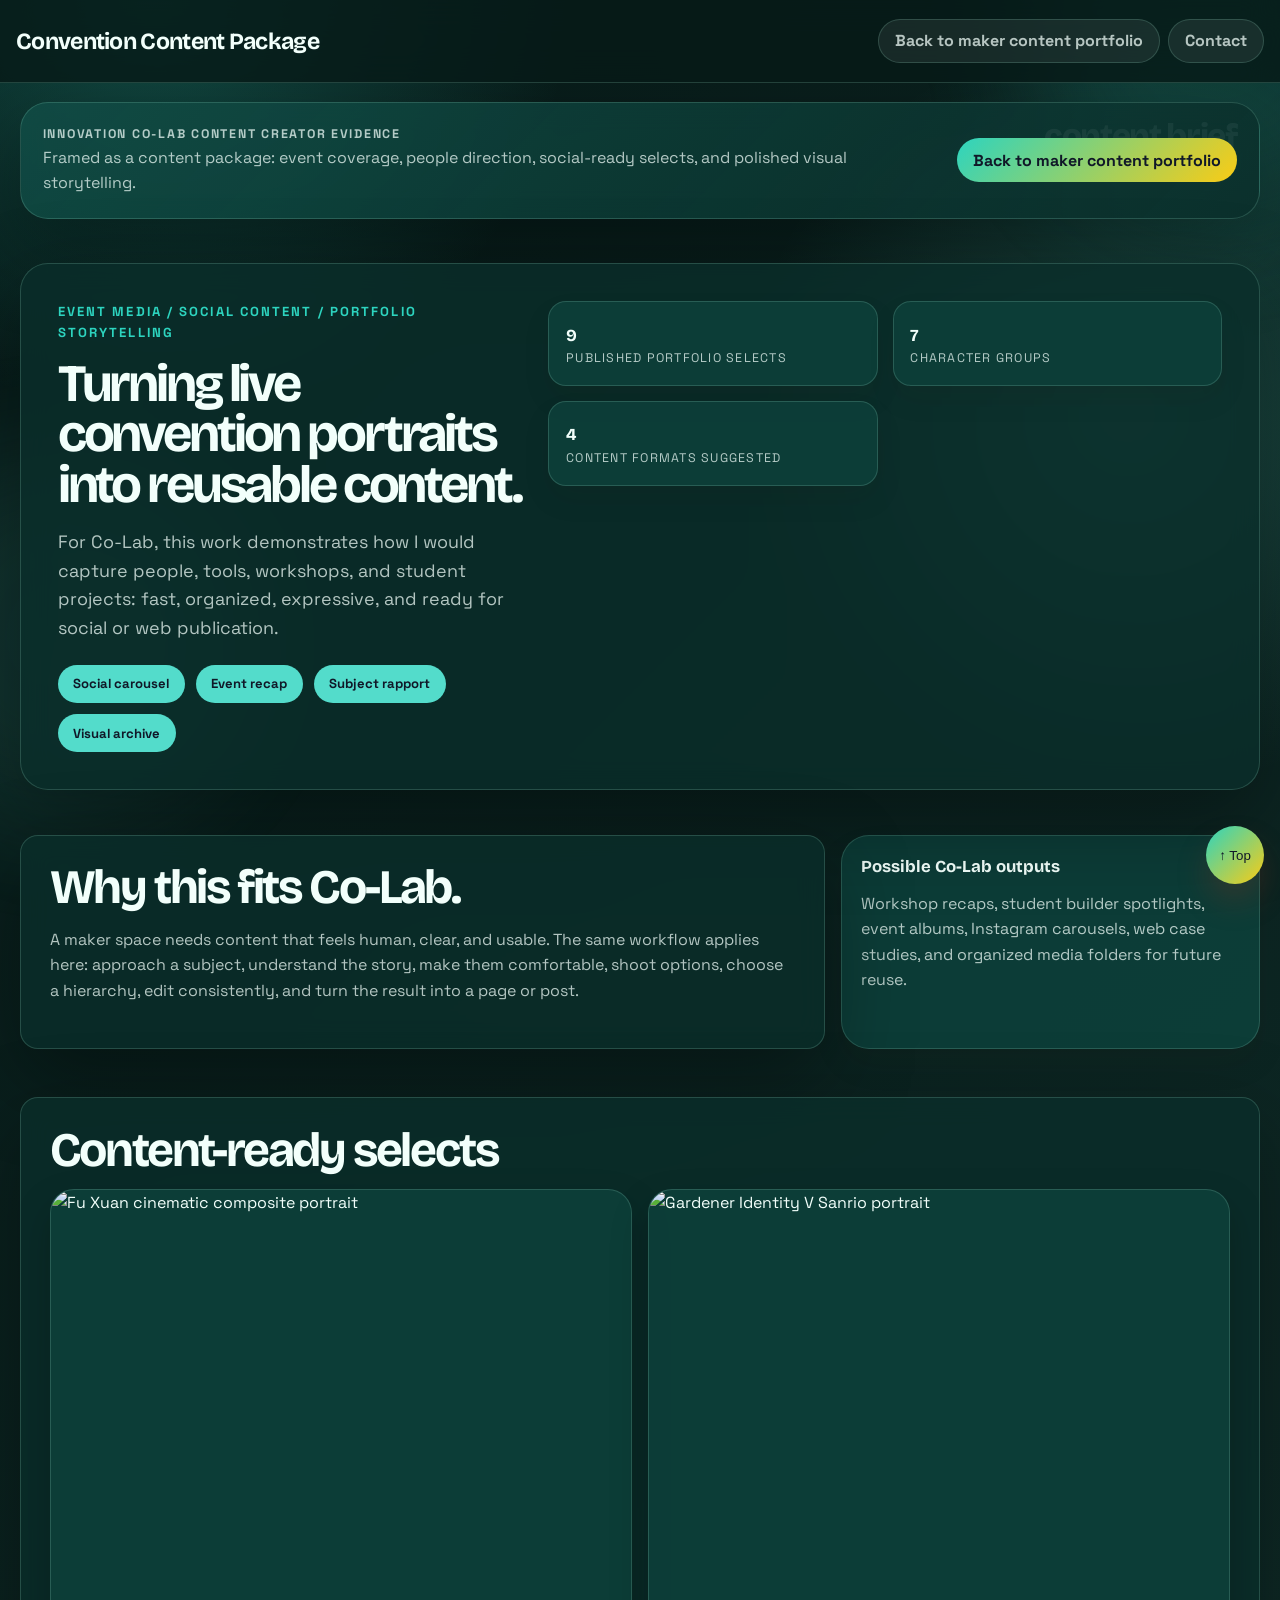
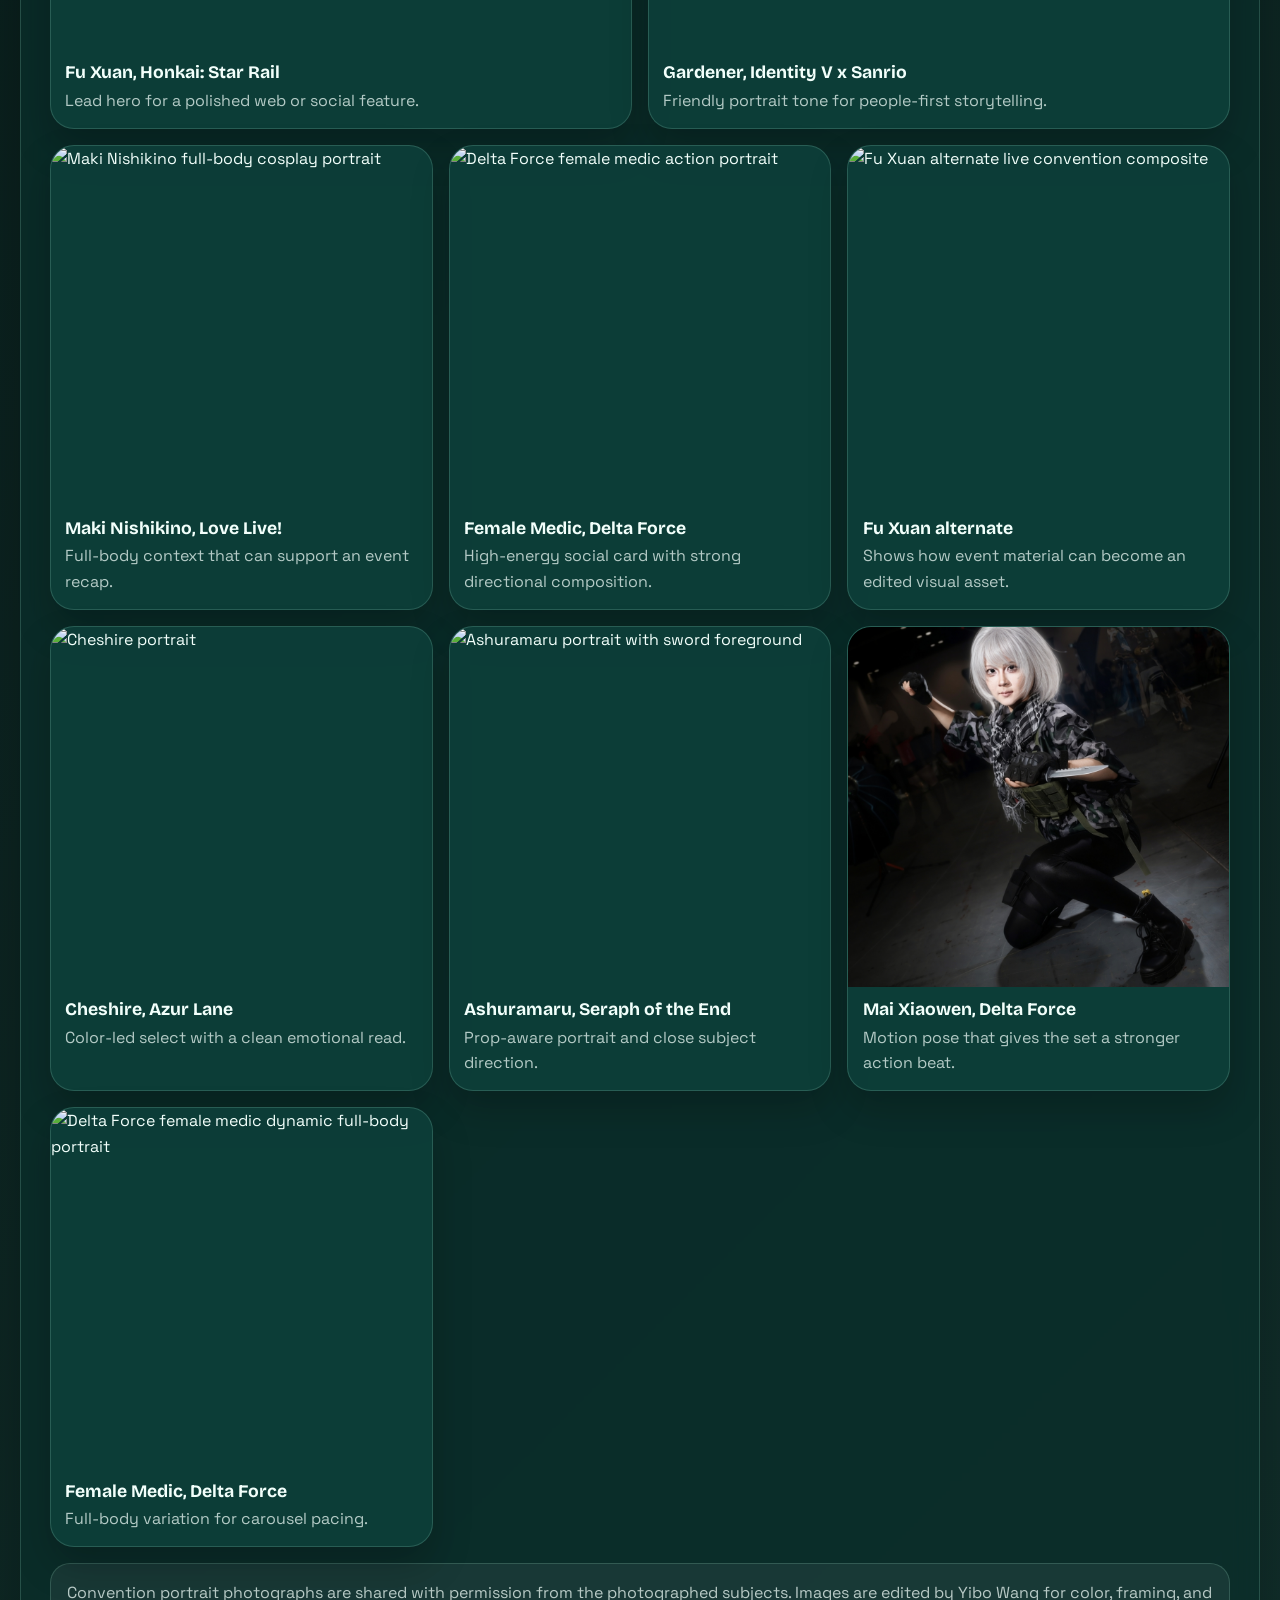
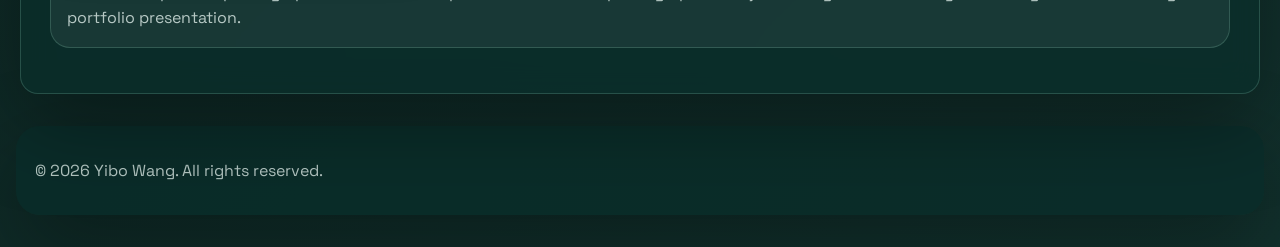
==== projects/convention-portraits.html @ bb28107b "Add convention content case study" ====
<!DOCTYPE html>
<html lang="en">
<head>
    <meta charset="UTF-8">
    <meta name="viewport" content="width=device-width, initial-scale=1.0">
    <title>Convention Content Package - Details</title>
    <link rel="stylesheet" href="../assets/css/project-style.css">
    <link rel="stylesheet" href="../assets/css/role-project.css">
</head>
<body class="project-page role-maker-detail project-title-long" data-case-study="full">
    <header>
        <div class="container">
            <h1 class="logo">Convention Content Package</h1>
            <nav>
                <ul>
                    <li><a href="../index.html">Back to maker content portfolio</a></li>
                    <li><a href="../index.html#contact">Contact</a></li>
                </ul>
            </nav>
        </div>
    </header>

    <section class="role-project-bridge" aria-label="Role-specific project context">
        <div class="container">
            <div>
                <p class="role-project-kicker">Innovation Co-Lab Content Creator Evidence</p>
                <p>Framed as a content package: event coverage, people direction, social-ready selects, and polished visual storytelling.</p>
            </div>
            <a class="role-home-link" href="../index.html">Back to maker content portfolio</a>
        </div>
    </section>

    <main>
        <section class="project-hero">
            <div class="container project-hero-card">
                <div>
                    <p class="project-kicker">Event media / Social content / Portfolio storytelling</p>
                    <h1>Turning live convention portraits into reusable content.</h1>
                    <p class="project-summary">For Co-Lab, this work demonstrates how I would capture people, tools, workshops, and student projects: fast, organized, expressive, and ready for social or web publication.</p>
                    <div class="project-tag-row">
                        <span class="project-tag">Social carousel</span>
                        <span class="project-tag">Event recap</span>
                        <span class="project-tag">Subject rapport</span>
                        <span class="project-tag">Visual archive</span>
                    </div>
                </div>
                <div class="project-metric-grid">
                    <article class="project-metric"><strong>9</strong><span>published portfolio selects</span></article>
                    <article class="project-metric"><strong>7</strong><span>character groups</span></article>
                    <article class="project-metric"><strong>4</strong><span>content formats suggested</span></article>
                </div>
            </div>
        </section>

        <section class="section">
            <div class="container convention-case-intro">
                <article class="case-card">
                    <h2>Why this fits Co-Lab.</h2>
                    <p>A maker space needs content that feels human, clear, and usable. The same workflow applies here: approach a subject, understand the story, make them comfortable, shoot options, choose a hierarchy, edit consistently, and turn the result into a page or post.</p>
                </article>
                <article class="detail-card">
                    <h3>Possible Co-Lab outputs</h3>
                    <p>Workshop recaps, student builder spotlights, event albums, Instagram carousels, web case studies, and organized media folders for future reuse.</p>
                </article>
            </div>
        </section>

        <section id="project-images" class="section">
            <div class="container">
                <h2>Content-ready selects</h2>
                <div class="convention-case-gallery">
                    <figure><img src="../assets/images/convention/fuxuan-hero.jpg" alt="Fu Xuan cinematic composite portrait" onclick="openModal(this)"><figcaption><strong>Fu Xuan, Honkai: Star Rail</strong><span>Lead hero for a polished web or social feature.</span></figcaption></figure>
                    <figure><img src="../assets/images/convention/gardener-sanrio.JPG" alt="Gardener Identity V Sanrio portrait" onclick="openModal(this)"><figcaption><strong>Gardener, Identity V x Sanrio</strong><span>Friendly portrait tone for people-first storytelling.</span></figcaption></figure>
                    <figure><img src="../assets/images/convention/maki-nishikino.JPG" alt="Maki Nishikino full-body cosplay portrait" onclick="openModal(this)"><figcaption><strong>Maki Nishikino, Love Live!</strong><span>Full-body context that can support an event recap.</span></figcaption></figure>
                    <figure><img src="../assets/images/convention/delta-medic-close.jpg" alt="Delta Force female medic action portrait" onclick="openModal(this)"><figcaption><strong>Female Medic, Delta Force</strong><span>High-energy social card with strong directional composition.</span></figcaption></figure>
                    <figure><img src="../assets/images/convention/fuxuan-composite.png" alt="Fu Xuan alternate live convention composite" onclick="openModal(this)"><figcaption><strong>Fu Xuan alternate</strong><span>Shows how event material can become an edited visual asset.</span></figcaption></figure>
                    <figure><img src="../assets/images/convention/cheshire.jpg" alt="Cheshire portrait" onclick="openModal(this)"><figcaption><strong>Cheshire, Azur Lane</strong><span>Color-led select with a clean emotional read.</span></figcaption></figure>
                    <figure><img src="../assets/images/convention/ashuramaru.JPG" alt="Ashuramaru portrait with sword foreground" onclick="openModal(this)"><figcaption><strong>Ashuramaru, Seraph of the End</strong><span>Prop-aware portrait and close subject direction.</span></figcaption></figure>
                    <figure><img src="../assets/images/convention/mai-xiaowen-knife.jpg" alt="Mai Xiaowen tactical knife pose portrait" onclick="openModal(this)"><figcaption><strong>Mai Xiaowen, Delta Force</strong><span>Motion pose that gives the set a stronger action beat.</span></figcaption></figure>
                    <figure><img src="../assets/images/convention/delta-medic-dynamic.jpg" alt="Delta Force female medic dynamic full-body portrait" onclick="openModal(this)"><figcaption><strong>Female Medic, Delta Force</strong><span>Full-body variation for carousel pacing.</span></figcaption></figure>
                </div>
                <p class="convention-rights">Convention portrait photographs are shared with permission from the photographed subjects. Images are edited by Yibo Wang for color, framing, and portfolio presentation.</p>
            </div>
        </section>
    </main>

    <div id="back-to-top">
        <button>&uarr; Top</button>
    </div>
    <footer>
        <div class="container">
            <p>&copy; 2026 Yibo Wang. All rights reserved.</p>
        </div>
    </footer>
    <div id="imageModal" class="modal">
        <span class="close" onclick="closeModal()">&times;</span>
        <div id="imageContainer">
            <img class="modal-content" id="modalImage" src="[data-uri]" alt="">
        </div>
    </div>
    <script src="../assets/js/script.js"></script>
</body>
</html>
---- assets/css/project-style.css ----
:root {
    --bg: #f3eee4;
    --paper: rgba(252, 247, 239, 0.84);
    --paper-strong: rgba(255, 251, 245, 0.96);
    --ink: #1a130e;
    --muted: #625145;
    --line: rgba(43, 30, 20, 0.1);
    --accent: #d05d28;
    --accent-deep: #842f1d;
    --teal: #1e7e7c;
    --gold: #f1c789;
    --shadow-soft: 0 26px 60px rgba(38, 23, 12, 0.12);
    --shadow-strong: 0 36px 80px rgba(38, 23, 12, 0.18);
    --radius-xl: 34px;
    --radius-lg: 24px;
    --radius-md: 18px;
    --radius-sm: 12px;
    --max-width: 1380px;
}

*,
*::before,
*::after {
    box-sizing: border-box;
}

html {
    scroll-behavior: smooth;
}

body {
    margin: 0;
    min-height: 100vh;
    color: var(--ink);
    background:
        radial-gradient(circle at 12% 0%, rgba(241, 199, 137, 0.45), transparent 26%),
        radial-gradient(circle at 88% 12%, rgba(30, 126, 124, 0.18), transparent 22%),
        radial-gradient(circle at 50% 100%, rgba(208, 93, 40, 0.15), transparent 28%),
        linear-gradient(180deg, #faf4ec 0%, #efe4d4 100%);
    font-family: "Space Grotesk", "Segoe UI", sans-serif;
    line-height: 1.6;
}

body.menu-open,
body.lightbox-open {
    overflow: hidden;
}

body.project-page::before,
body.project-page::after {
    content: "";
    position: fixed;
    width: 24rem;
    height: 24rem;
    border-radius: 50%;
    filter: blur(60px);
    opacity: 0.45;
    pointer-events: none;
    z-index: -1;
}

body.project-page::before {
    top: -10rem;
    right: -8rem;
    background: rgba(208, 93, 40, 0.35);
}

body.project-page::after {
    bottom: 8%;
    left: -8rem;
    background: rgba(30, 126, 124, 0.18);
}

a {
    color: inherit;
}

img {
    display: block;
    max-width: 100%;
}

.container {
    width: min(calc(100% - 2rem), var(--max-width));
    margin: 0 auto;
}

header {
    position: sticky;
    top: 0;
    z-index: 30;
    backdrop-filter: blur(18px);
    background: rgba(250, 244, 236, 0.72);
    border-bottom: 1px solid var(--line);
}

header .container {
    display: flex;
    align-items: center;
    justify-content: space-between;
    gap: 1rem;
    min-height: 82px;
}

.logo {
    margin: 0;
    font-family: "Bricolage Grotesque", "Space Grotesk", sans-serif;
    font-size: clamp(1.1rem, 2vw, 1.45rem);
    line-height: 0.95;
    letter-spacing: -0.03em;
}

.header-project-label {
    margin: 0.2rem 0 0;
    color: var(--muted);
    font-size: 0.76rem;
    font-weight: 700;
    letter-spacing: 0.12em;
    text-transform: uppercase;
}

nav ul {
    display: flex;
    flex-wrap: wrap;
    gap: 0.5rem;
    margin: 0;
    padding: 0;
    list-style: none;
}

nav a {
    display: inline-flex;
    align-items: center;
    min-height: 44px;
    padding: 0 1rem;
    border-radius: 999px;
    background: rgba(255, 251, 245, 0.82);
    border: 1px solid rgba(43, 30, 20, 0.08);
    color: var(--muted);
    text-decoration: none;
    font-weight: 700;
    transition: transform 0.2s ease, background-color 0.2s ease, color 0.2s ease;
}

nav a:hover,
nav a:focus-visible {
    background: rgba(208, 93, 40, 0.1);
    color: var(--ink);
    transform: translateY(-1px);
}

.project-hero {
    padding: 4.5rem 0 1.8rem;
}

.project-hero-card,
.case-card,
.project-footer .container {
    position: relative;
    overflow: hidden;
    background: var(--paper);
    border: 1px solid rgba(43, 30, 20, 0.08);
    box-shadow: var(--shadow-soft);
    backdrop-filter: blur(14px);
}

.project-hero-card {
    display: grid;
    grid-template-columns: minmax(0, 1.45fr) minmax(260px, 0.7fr);
    gap: 1.4rem;
    padding: clamp(1.5rem, 4vw, 2.3rem);
    border-radius: var(--radius-xl);
}

.project-hero-card::before,
.case-card::before {
    content: "";
    position: absolute;
    inset: 0 auto auto 0;
    width: 100%;
    height: 8px;
    background: linear-gradient(90deg, var(--accent) 0%, var(--gold) 45%, var(--teal) 100%);
}

.project-kicker {
    margin: 0 0 1rem;
    color: var(--accent-deep);
    font-size: 0.82rem;
    font-weight: 700;
    letter-spacing: 0.16em;
    text-transform: uppercase;
}

.project-hero h1 {
    margin: 0;
    font-family: "Bricolage Grotesque", "Space Grotesk", sans-serif;
    max-width: 18ch;
    font-size: clamp(2.6rem, 4.8vw, 4.9rem);
    line-height: 0.94;
    letter-spacing: -0.06em;
    text-wrap: balance;
}

.project-summary {
    max-width: 48rem;
    margin: 1.1rem 0 0;
    color: var(--muted);
    font-size: clamp(1.02rem, 1.6vw, 1.12rem);
}

.project-title-long .project-hero h1 {
    max-width: 20ch;
    font-size: clamp(2.2rem, 4.1vw, 4rem);
    line-height: 0.96;
}

.project-title-very-long .project-hero h1 {
    max-width: 24ch;
    font-size: clamp(1.95rem, 3.4vw, 3.2rem);
    line-height: 1;
    letter-spacing: -0.045em;
}

.project-tag-row,
.project-action-row {
    display: flex;
    flex-wrap: wrap;
    gap: 0.7rem;
}

.project-tag-row {
    margin-top: 1.4rem;
}

.project-tag,
.project-pill {
    display: inline-flex;
    align-items: center;
    min-height: 38px;
    padding: 0 0.9rem;
    border-radius: 999px;
    font-size: 0.82rem;
    font-weight: 700;
}

.project-tag {
    color: var(--accent-deep);
    background: rgba(241, 199, 137, 0.34);
    border: 1px solid rgba(208, 93, 40, 0.1);
}

.project-action-row {
    margin-top: 1.5rem;
}

.project-pill {
    color: #fff7ef;
    text-decoration: none;
    background: linear-gradient(135deg, var(--accent) 0%, var(--accent-deep) 100%);
    box-shadow: 0 16px 28px rgba(132, 47, 29, 0.22);
    transition: transform 0.2s ease, box-shadow 0.2s ease;
}

.project-pill:hover,
.project-pill:focus-visible,
.resource-link:hover,
.resource-link:focus-visible {
    transform: translateY(-2px);
}

.project-metric-grid {
    display: grid;
    gap: 0.9rem;
    align-content: start;
}

.project-metric {
    padding: 1rem 1.05rem;
    border-radius: var(--radius-md);
    background: rgba(255, 251, 245, 0.8);
    border: 1px solid rgba(43, 30, 20, 0.08);
    box-shadow: 0 14px 28px rgba(38, 23, 12, 0.08);
}

.project-metric span {
    display: block;
    color: var(--muted);
    font-size: 0.78rem;
    letter-spacing: 0.1em;
    text-transform: uppercase;
}

.project-metric strong {
    display: block;
    margin-top: 0.28rem;
    font-family: "Bricolage Grotesque", "Space Grotesk", sans-serif;
    font-size: 1.05rem;
}

section {
    padding: 1rem 0 2rem;
}

section:first-of-type {
    padding-top: 1.2rem;
}

.case-card {
    padding: clamp(1.2rem, 3vw, 1.8rem);
    border-radius: var(--radius-xl);
}

.case-label {
    margin: 0 0 0.75rem;
    color: var(--accent-deep);
    font-size: 0.8rem;
    font-weight: 700;
    letter-spacing: 0.16em;
    text-transform: uppercase;
}

h2 {
    margin: 0 0 1rem;
    font-family: "Bricolage Grotesque", "Space Grotesk", sans-serif;
    font-size: clamp(1.9rem, 4vw, 3rem);
    line-height: 0.96;
    letter-spacing: -0.05em;
}

.case-card > p,
#project-code p {
    color: var(--muted);
}

.enhanced-gallery {
    display: grid;
    grid-template-columns: repeat(2, minmax(0, 1fr));
    gap: 1rem;
}

.project-kind-showcase .enhanced-gallery {
    grid-template-columns: repeat(2, minmax(0, 1fr));
}

.gallery-card {
    margin: 0;
    overflow: hidden;
    border-radius: var(--radius-lg);
    background: var(--paper-strong);
    border: 1px solid rgba(43, 30, 20, 0.08);
    box-shadow: 0 18px 34px rgba(38, 23, 12, 0.12);
}

.gallery-card img {
    width: 100%;
    aspect-ratio: 16 / 10;
    object-fit: cover;
    cursor: zoom-in;
    transition: transform 0.35s ease;
}

.gallery-card:hover img {
    transform: scale(1.03);
}

.gallery-card figcaption {
    padding: 0.85rem 1rem 1rem;
    color: var(--muted);
    font-size: 0.92rem;
}

.feature-frame {
    grid-column: span 2;
}

.feature-frame img {
    aspect-ratio: 16 / 9;
}

.document-gallery {
    grid-template-columns: 1fr;
}

.document-frame {
    background: linear-gradient(180deg, rgba(255, 251, 245, 0.98) 0%, rgba(245, 239, 230, 0.98) 100%);
}

.document-frame img {
    aspect-ratio: auto;
    object-fit: contain;
    cursor: default;
    background: #fff;
}

.document-frame:hover img {
    transform: none;
}

.document-frame figcaption::before {
    content: "Embedded board";
    display: inline-flex;
    margin-right: 0.55rem;
    color: var(--accent-deep);
    font-size: 0.74rem;
    font-weight: 700;
    letter-spacing: 0.12em;
    text-transform: uppercase;
}

.very-tall-frame figcaption::before {
    content: "Scrollable document";
}

.photo-gallery {
    column-count: 2;
    column-gap: 1rem;
    display: block;
}

.photo-gallery .gallery-card {
    display: inline-block;
    width: 100%;
    margin-bottom: 1rem;
}

.photo-gallery .gallery-card img,
.photo-frame img {
    aspect-ratio: auto;
    object-fit: cover;
}

.video-wrapper {
    position: relative;
    overflow: hidden;
    border-radius: var(--radius-lg);
    background:
        radial-gradient(circle at 20% 20%, rgba(208, 93, 40, 0.2), transparent 30%),
        linear-gradient(135deg, #18120d 0%, #22160f 100%);
    box-shadow: var(--shadow-strong);
}

.video-wrapper::before {
    content: "Playable / Watch";
    position: absolute;
    top: 1rem;
    left: 1rem;
    z-index: 1;
    display: inline-flex;
    align-items: center;
    min-height: 34px;
    padding: 0 0.8rem;
    border-radius: 999px;
    color: #fff8ef;
    background: rgba(255, 255, 255, 0.08);
    backdrop-filter: blur(10px);
    font-size: 0.76rem;
    font-weight: 700;
    letter-spacing: 0.12em;
    text-transform: uppercase;
}

.video-wrapper iframe {
    display: block;
    width: 100%;
    aspect-ratio: 16 / 9;
    border: 0;
}

#project-code .container {
    display: grid;
    gap: 1rem;
}

.resource-stack {
    display: grid;
    gap: 0.9rem;
}

.resource-card {
    display: flex;
    align-items: center;
    justify-content: space-between;
    gap: 1rem;
    padding: 1rem 1.05rem;
    border-radius: var(--radius-lg);
    background: rgba(255, 251, 245, 0.78);
    border: 1px solid rgba(43, 30, 20, 0.08);
    box-shadow: 0 16px 32px rgba(38, 23, 12, 0.08);
}

.resource-copy h3 {
    margin: 0;
    font-family: "Bricolage Grotesque", "Space Grotesk", sans-serif;
    font-size: 1.05rem;
}

.resource-copy p,
.resource-intro,
.resource-note {
    margin: 0;
    color: var(--muted);
}

.resource-copy p {
    margin-top: 0.2rem;
    font-size: 0.92rem;
}

.resource-note {
    padding-left: 1rem;
    border-left: 3px solid var(--accent);
}

.resource-link {
    display: inline-flex;
    align-items: center;
    justify-content: center;
    min-height: 46px;
    padding: 0 1rem;
    border-radius: 999px;
    color: #fff7ef;
    text-decoration: none;
    background: linear-gradient(135deg, var(--teal) 0%, #165a65 100%);
    box-shadow: 0 16px 28px rgba(22, 90, 101, 0.18);
    font-weight: 700;
    transition: transform 0.2s ease, box-shadow 0.2s ease;
}

#project-code img {
    width: 120px;
    border-radius: 24px;
    box-shadow: 0 18px 36px rgba(38, 23, 12, 0.16);
}

#back-to-top {
    position: fixed;
    right: 1rem;
    bottom: 1rem;
    z-index: 30;
}

#back-to-top button {
    display: inline-flex;
    align-items: center;
    justify-content: center;
    width: 58px;
    height: 58px;
    border: 0;
    border-radius: 50%;
    background: linear-gradient(135deg, var(--accent) 0%, var(--accent-deep) 100%);
    color: #fff8ef;
    box-shadow: 0 18px 30px rgba(132, 47, 29, 0.28);
    cursor: pointer;
    opacity: 0;
    pointer-events: none;
    transform: translateY(14px);
    transition: opacity 0.2s ease, transform 0.2s ease;
}

#back-to-top button.is-visible {
    opacity: 1;
    pointer-events: auto;
    transform: translateY(0);
}

.project-footer .container,
footer .container {
    display: flex;
    align-items: center;
    justify-content: space-between;
    gap: 1rem;
    padding: 1rem 1.2rem;
    border-radius: var(--radius-lg);
}

.overview-grid,
.detail-grid {
    display: grid;
    gap: 1rem;
}

.overview-grid {
    grid-template-columns: minmax(0, 1.3fr) minmax(260px, 0.7fr);
}

.detail-grid {
    grid-template-columns: repeat(2, minmax(0, 1fr));
}

.detail-card,
.callout-card {
    padding: 1.15rem;
    border-radius: var(--radius-lg);
    background: rgba(255, 251, 245, 0.82);
    border: 1px solid rgba(43, 30, 20, 0.08);
    box-shadow: 0 16px 32px rgba(38, 23, 12, 0.08);
}

.detail-card h3,
.callout-card strong {
    margin: 0 0 0.6rem;
    font-family: "Bricolage Grotesque", "Space Grotesk", sans-serif;
    font-size: 1.05rem;
}

.detail-card p,
.callout-card p {
    margin: 0;
    color: var(--muted);
}

.bullet-list {
    margin: 0;
    padding-left: 1.1rem;
    color: var(--muted);
}

.bullet-list li + li {
    margin-top: 0.45rem;
}

.portfolio-card {
    padding: clamp(1.4rem, 3vw, 2rem);
}

.portfolio-intro {
    max-width: 58rem;
    margin: 0 0 1.4rem;
    color: var(--muted);
    font-size: 1rem;
}

.portfolio-flow {
    display: grid;
    gap: 1.4rem;
}

.portfolio-sheet {
    margin: 0;
}

.portfolio-frame {
    overflow: hidden;
    border-radius: calc(var(--radius-xl) - 8px);
    background:
        linear-gradient(180deg, rgba(255, 255, 255, 0.74), rgba(246, 236, 222, 0.96)),
        linear-gradient(135deg, rgba(208, 93, 40, 0.1), rgba(30, 126, 124, 0.12));
    border: 1px solid rgba(43, 30, 20, 0.08);
    box-shadow: 0 28px 56px rgba(38, 23, 12, 0.12);
}

.portfolio-frame img {
    width: 100%;
    height: auto;
    cursor: zoom-in;
}

.portfolio-sheet figcaption {
    margin: 0.85rem 0 0;
    padding: 0 0.2rem;
    color: var(--muted);
    font-size: 0.97rem;
}

.portfolio-sheet-lead .portfolio-frame {
    box-shadow: 0 34px 68px rgba(38, 23, 12, 0.16);
}

.project-notes-section {
    padding-top: 0.3rem;
}

.notes-grid {
    display: grid;
    grid-template-columns: minmax(0, 1.05fr) minmax(0, 0.95fr);
    gap: 1rem;
    align-items: start;
}

.notes-grid > .note-card:first-child {
    grid-column: 1 / -1;
}

.note-card {
    height: 100%;
    padding: clamp(1.2rem, 2.2vw, 1.6rem);
}

.note-card h2 {
    margin-top: 0;
    max-width: 16ch;
    font-size: clamp(1.35rem, 1.9vw, 1.8rem);
    line-height: 1.06;
    letter-spacing: -0.04em;
}

.note-card .overview-grid {
    grid-template-columns: minmax(0, 1.15fr) minmax(280px, 0.85fr);
    align-items: start;
}

.note-card .detail-grid {
    grid-template-columns: repeat(auto-fit, minmax(220px, 1fr));
    align-items: start;
}

.note-card .detail-card,
.note-card .callout-card {
    height: 100%;
}

.note-card .detail-card p,
.note-card .callout-card p,
.note-card .bullet-list {
    font-size: 0.98rem;
}

footer {
    padding: 0 0 2rem;
}

.modal {
    position: fixed;
    inset: 0;
    display: none;
    align-items: center;
    justify-content: center;
    padding: 1rem;
    background: rgba(13, 10, 7, 0.82);
    backdrop-filter: blur(10px);
    z-index: 50;
}

.close {
    position: absolute;
    top: 1rem;
    right: 1rem;
    display: inline-grid;
    place-items: center;
    width: 46px;
    height: 46px;
    border-radius: 50%;
    background: rgba(255, 251, 245, 0.94);
    color: var(--ink);
    cursor: pointer;
    font-size: 1.3rem;
}

#imageContainer {
    display: flex;
    align-items: center;
    justify-content: center;
    width: min(100%, 1120px);
    max-height: calc(100vh - 2rem);
    overflow: hidden;
    overscroll-behavior: contain;
    scrollbar-width: none;
    -ms-overflow-style: none;
}

#imageContainer::-webkit-scrollbar {
    display: none;
}

.modal-content {
    display: block;
    width: auto;
    max-width: 100%;
    max-height: calc(100vh - 2rem);
    object-fit: contain;
    border-radius: var(--radius-lg);
    box-shadow: var(--shadow-strong);
    transition: width 0.2s ease, height 0.2s ease;
    user-select: none;
    -webkit-user-drag: none;
}

.modal.is-zoomed #imageContainer {
    align-items: flex-start;
    justify-content: flex-start;
    overflow: auto;
    touch-action: none;
    cursor: grab;
}

.modal.is-zoomed #imageContainer.is-dragging {
    cursor: grabbing;
}

.modal.is-zoomed .modal-content {
    max-width: none;
    max-height: none;
}


@media (max-width: 980px) {
    .project-hero-card,
    .enhanced-gallery {
        grid-template-columns: 1fr;
    }

    .feature-frame {
        grid-column: auto;
    }

    .photo-gallery {
        column-count: 1;
    }

    .overview-grid,
    .detail-grid,
    .notes-grid {
        grid-template-columns: 1fr;
    }

    .notes-grid > .note-card:first-child {
        grid-column: auto;
    }

    .note-card .overview-grid,
    .note-card .detail-grid {
        grid-template-columns: 1fr;
    }

    .project-hero h1,
    .project-title-long .project-hero h1,
    .project-title-very-long .project-hero h1 {
        max-width: 100%;
    }
}

@media (max-width: 760px) {
    header .container,
    footer .container,
    .project-footer .container {
        flex-direction: column;
        align-items: flex-start;
    }

    nav ul {
        width: 100%;
    }

    nav a {
        width: 100%;
        justify-content: center;
    }

    .project-hero {
        padding-top: 3.2rem;
    }

    .resource-card {
        flex-direction: column;
        align-items: flex-start;
    }
}
---- assets/css/role-project.css ----
@import url('https://fonts.googleapis.com/css2?family=Bricolage+Grotesque:wght@500;700;800&family=Space+Grotesk:wght@400;500;700&display=swap');

:root {
  --bg: #071a18;
  --paper: rgba(10,46,42,.82);
  --paper-strong: rgba(13,63,57,.95);
  --ink: #f2fffb;
  --muted: rgba(242,255,251,.73);
  --line: rgba(165,243,214,.18);
  --accent: #2dd4bf;
  --accent-deep: #facc15;
  --teal: #5eead4;
  --gold: #fef08a;
  --shadow-soft: 0 30px 86px rgba(0,0,0,.34);
  --shadow-strong: 0 30px 86px rgba(0,0,0,.34);
}

body.project-page {
  color: var(--ink);
  background:
    radial-gradient(circle at 12% 0%, color-mix(in srgb, var(--accent) 26%, transparent), transparent 26rem),
    radial-gradient(circle at 88% 12%, color-mix(in srgb, var(--teal) 22%, transparent), transparent 24rem),
    linear-gradient(135deg, #071a18, #12312d);
}

body.project-page::before { background: color-mix(in srgb, var(--accent) 35%, transparent); }
body.project-page::after { background: color-mix(in srgb, var(--teal) 24%, transparent); }

header {
  background: color-mix(in srgb, #071a18 82%, transparent);
  border-bottom-color: var(--line);
}

.logo { color: var(--ink); }
nav a {
  color: var(--muted);
  background: rgba(255,255,255,.07);
  border-color: var(--line);
}
nav a:hover, nav a:focus-visible {
  color: var(--ink);
  background: rgba(255,255,255,.13);
}

.role-project-bridge {
  padding: 1.6rem 0 .4rem;
}
.role-project-bridge .container {
  display: grid;
  grid-template-columns: minmax(0, 1fr) auto;
  gap: 1rem;
  align-items: center;
  padding: clamp(1rem, 2.5vw, 1.35rem);
  border-radius: 24px;
  border: 1px solid var(--line);
  background:
    linear-gradient(135deg, color-mix(in srgb, var(--accent) 16%, transparent), transparent),
    var(--paper);
  box-shadow: var(--shadow-soft);
  backdrop-filter: blur(14px);
}
.role-project-kicker {
  margin: 0 0 .35rem;
  color: var(--accent);
  font-size: .78rem;
  font-weight: 850;
  letter-spacing: .14em;
  text-transform: uppercase;
}
.role-project-bridge p { margin: 0; color: var(--muted); }
.role-home-link {
  display: inline-flex;
  align-items: center;
  justify-content: center;
  min-height: 44px;
  padding: 0 1rem;
  border-radius: 999px;
  color: #101828;
  background: linear-gradient(135deg, var(--accent), var(--accent-deep));
  text-decoration: none;
  font-weight: 850;
  white-space: nowrap;
}
.role-athletics-detail .role-home-link { color: #001a57; }

.project-hero-card, .case-card, footer .container, .project-footer .container {
  color: var(--ink);
  background: var(--paper);
  border-color: var(--line);
  box-shadow: var(--shadow-soft);
}
.project-hero-card::before, .case-card::before {
  background: linear-gradient(90deg, var(--accent), var(--accent-deep), var(--teal));
}
.project-kicker, .case-label { color: var(--accent); }
.project-summary, .case-card > p, #project-code p, .resource-copy p, .resource-intro, .resource-note, .detail-card p, .callout-card p, .bullet-list, footer p { color: var(--muted); }
.project-tag { color: #101828; background: color-mix(in srgb, var(--accent) 82%, white); border-color: transparent; }
.project-pill, #back-to-top button { color: #101828; background: linear-gradient(135deg, var(--accent), var(--accent-deep)); }
.role-athletics-detail .project-pill, .role-athletics-detail #back-to-top button { color: #001a57; }
.project-metric, .gallery-card, .resource-card, .detail-card, .callout-card, .portfolio-frame {
  color: var(--ink);
  background: var(--paper-strong);
  border-color: var(--line);
}
.gallery-card figcaption, .portfolio-sheet figcaption { color: var(--muted); }
.video-wrapper {
  background:
    radial-gradient(circle at 20% 20%, color-mix(in srgb, var(--accent) 24%, transparent), transparent 30%),
    linear-gradient(135deg, color-mix(in srgb, #071a18 80%, black), color-mix(in srgb, #12312d 82%, black));
  border: 1px solid var(--line);
}
.video-wrapper::before {
  color: var(--ink);
  background: rgba(255,255,255,.10);
  border: 1px solid var(--line);
}
.resource-link, .btn, #project-code a:not(.resource-link) {
  display: inline-flex;
  align-items: center;
  justify-content: center;
  width: fit-content;
  min-height: 44px;
  padding: 0 1rem;
  border-radius: 999px;
  color: #101828;
  text-decoration: none;
  background: linear-gradient(135deg, var(--teal), var(--accent-deep));
  font-weight: 850;
  box-shadow: 0 16px 28px rgba(0,0,0,.18);
}
.role-athletics-detail .resource-link, .role-athletics-detail .btn, .role-athletics-detail #project-code a:not(.resource-link) { color: #001a57; }

.section .container > h2, section .container > h2 {
  margin-bottom: 1rem;
  color: var(--ink);
}
.section .container:not(header .container):not(footer .container), section .container:not(header .container):not(footer .container) {
  border-radius: 28px;
}
#project-video .container, #project-images .container, #project-code .container {
  padding: clamp(1.15rem, 3vw, 1.8rem);
  border: 1px solid var(--line);
  background: var(--paper);
  box-shadow: var(--shadow-soft);
  backdrop-filter: blur(14px);
}
.image-gallery {
  display: grid;
  grid-template-columns: repeat(auto-fit, minmax(220px, 1fr));
  gap: 1rem;
}
.image-gallery img, .project-image {
  width: 100%;
  border-radius: 20px;
  background: var(--paper-strong);
  border: 1px solid var(--line);
  box-shadow: 0 18px 38px rgba(0,0,0,.22);
  cursor: zoom-in;
}
.document-frame { background: var(--paper-strong); }
.close { background: var(--paper-strong); color: var(--ink); border: 1px solid var(--line); }
.modal { background: rgba(0,0,0,.86); }

@media (max-width: 760px) {
  .role-project-bridge .container { grid-template-columns: 1fr; }
  .role-home-link { width: 100%; }
}

.convention-case-intro {
  display: grid;
  grid-template-columns: minmax(0, 1fr) minmax(260px, .52fr);
  gap: 1rem;
  align-items: stretch;
}
.convention-case-intro .case-card,
.convention-case-intro .detail-card {
  border-radius: 28px;
}
.convention-case-gallery {
  display: grid;
  grid-template-columns: repeat(6, minmax(0, 1fr));
  gap: 1rem;
}
.convention-case-gallery figure {
  margin: 0;
  overflow: hidden;
  border-radius: 24px;
  border: 1px solid var(--line);
  background: var(--paper-strong);
  box-shadow: 0 18px 38px rgba(0,0,0,.22);
}
.convention-case-gallery figure:nth-child(1),
.convention-case-gallery figure:nth-child(2) {
  grid-column: span 3;
}
.convention-case-gallery figure:nth-child(n+3) {
  grid-column: span 2;
}
.convention-case-gallery img {
  width: 100%;
  height: 360px;
  object-fit: cover;
  cursor: zoom-in;
}
.convention-case-gallery figure:nth-child(1) img,
.convention-case-gallery figure:nth-child(2) img {
  height: 460px;
}
.convention-case-gallery figcaption {
  display: grid;
  gap: .3rem;
  padding: .9rem;
  color: var(--muted);
}
.convention-case-gallery strong {
  color: var(--ink);
  font-family: 'Bricolage Grotesque', 'Space Grotesk', sans-serif;
  font-size: 1.1rem;
  line-height: 1.05;
}
.convention-rights {
  margin-top: 1rem;
  padding: 1rem;
  border: 1px solid var(--line);
  border-radius: 20px;
  color: var(--muted);
  background: rgba(255,255,255,.06);
}

@media (max-width: 900px) {
  .convention-case-intro {
    grid-template-columns: 1fr;
  }
  .convention-case-gallery {
    grid-template-columns: 1fr;
  }
  .convention-case-gallery figure:nth-child(n) {
    grid-column: auto;
  }
  .convention-case-gallery img,
  .convention-case-gallery figure:nth-child(1) img,
  .convention-case-gallery figure:nth-child(2) img {
    height: auto;
    max-height: none;
  }
}


/* Maker detail layout: editorial content board */
.role-maker-detail .role-project-bridge .container { grid-template-columns: minmax(0,1fr) auto; border-radius: 18px; }
.role-maker-detail .role-project-bridge .container { position: relative; }
.role-maker-detail .role-project-bridge .container::before { content: 'content brief'; position: absolute; right: 1.4rem; top: .45rem; z-index: 0; pointer-events: none; color: rgba(255,255,255,.055); font-family: 'Bricolage Grotesque'; font-size: 2.1rem; font-weight: 900; letter-spacing: -.04em; }
.role-maker-detail .role-project-bridge .container > * { position: relative; z-index: 1; }
.role-maker-detail .project-hero { padding-top: 2.4rem; }
.role-maker-detail .project-hero-card { grid-template-columns: minmax(0,.82fr) minmax(320px,1.18fr); border-radius: 18px; }
.role-maker-detail .project-hero-card::before, .role-maker-detail .case-card::before { height: 0; }
.role-maker-detail .project-metric-grid { grid-template-columns: repeat(2,minmax(0,1fr)); }
.role-maker-detail .project-metric { border-radius: 18px; }
.role-maker-detail section .container:not(header .container):not(footer .container) { max-width: 1240px; }
.role-maker-detail .enhanced-gallery, .role-maker-detail .image-gallery { grid-template-columns: repeat(auto-fit, minmax(210px,1fr)); }
.role-maker-detail .gallery-card, .role-maker-detail .case-card, .role-maker-detail #project-images .container, .role-maker-detail #project-code .container, .role-maker-detail #project-video .container { border-radius: 18px; }
.role-maker-detail .gallery-card figcaption { font-size: .9rem; }
.role-maker-detail .resource-card { display: grid; grid-template-columns: minmax(0,1fr) auto; border-radius: 18px; }
.role-maker-detail .detail-grid { grid-template-columns: repeat(auto-fit, minmax(220px,1fr)); }
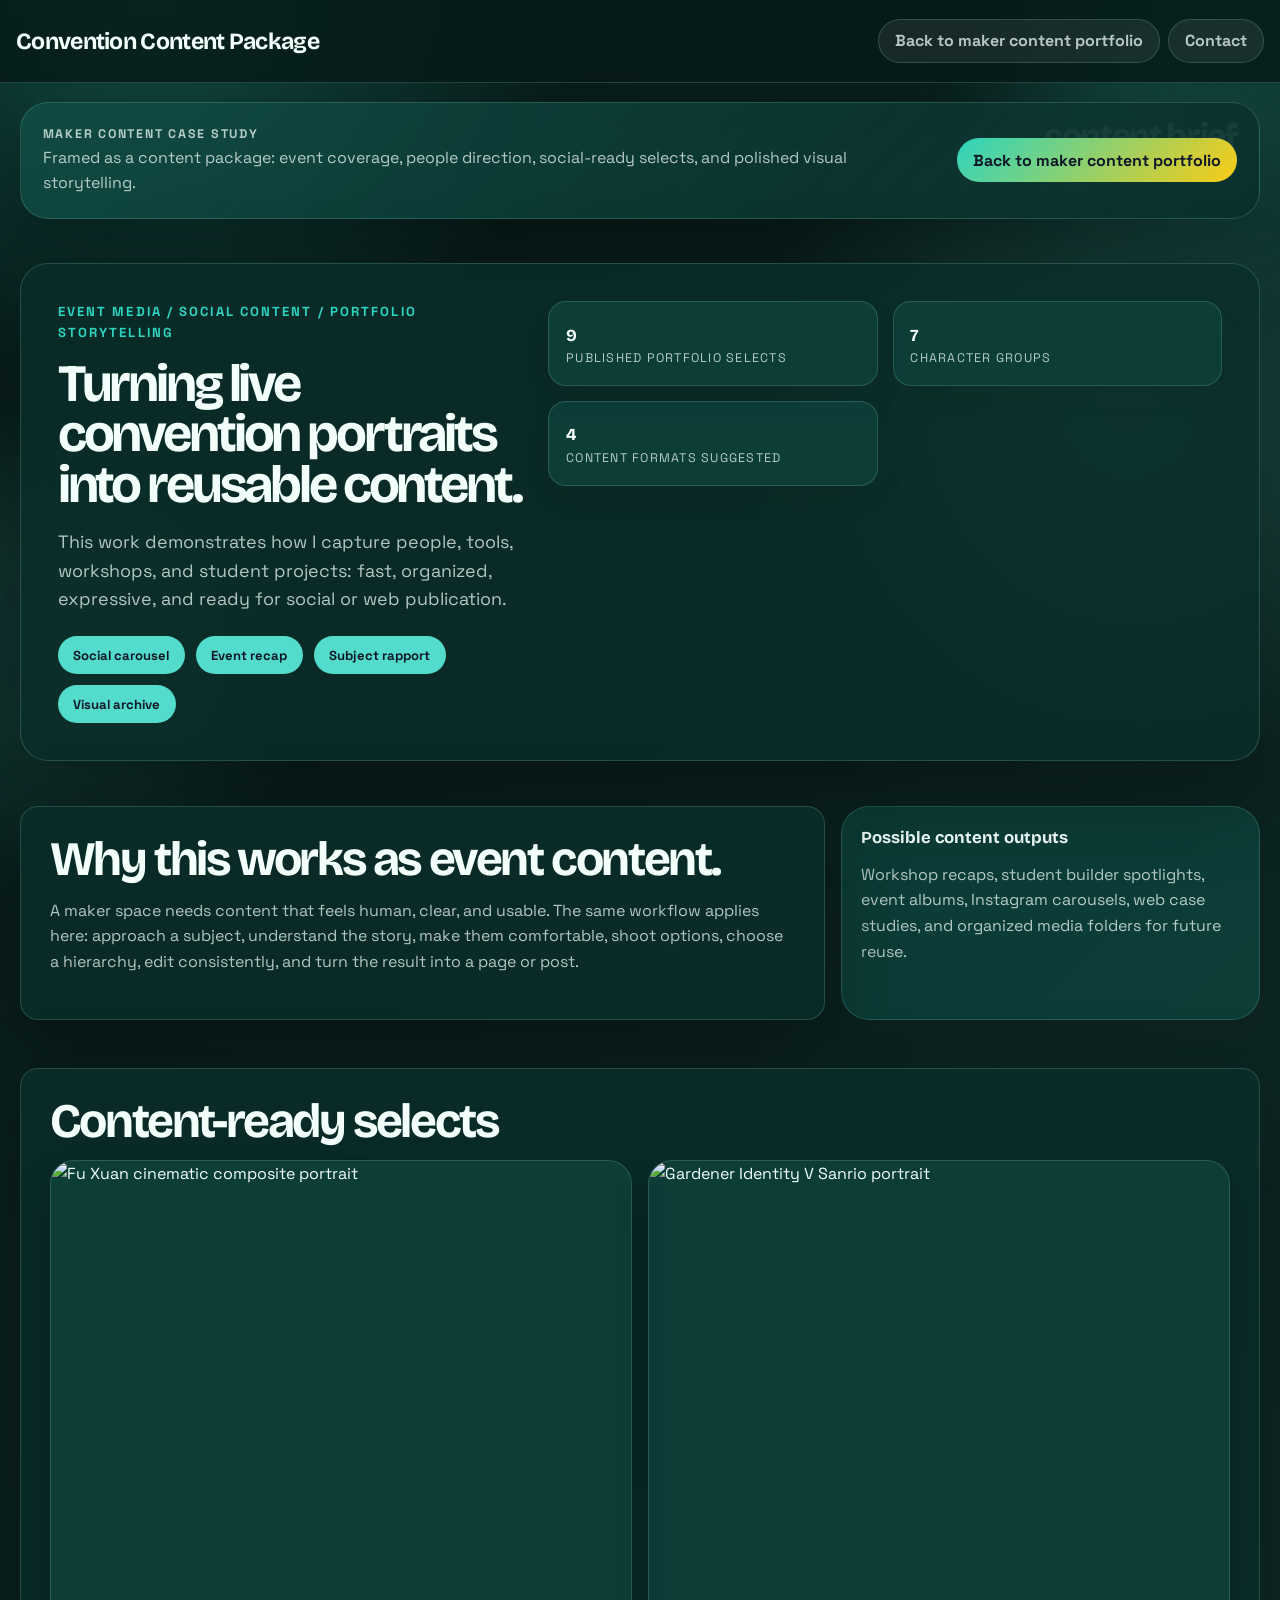
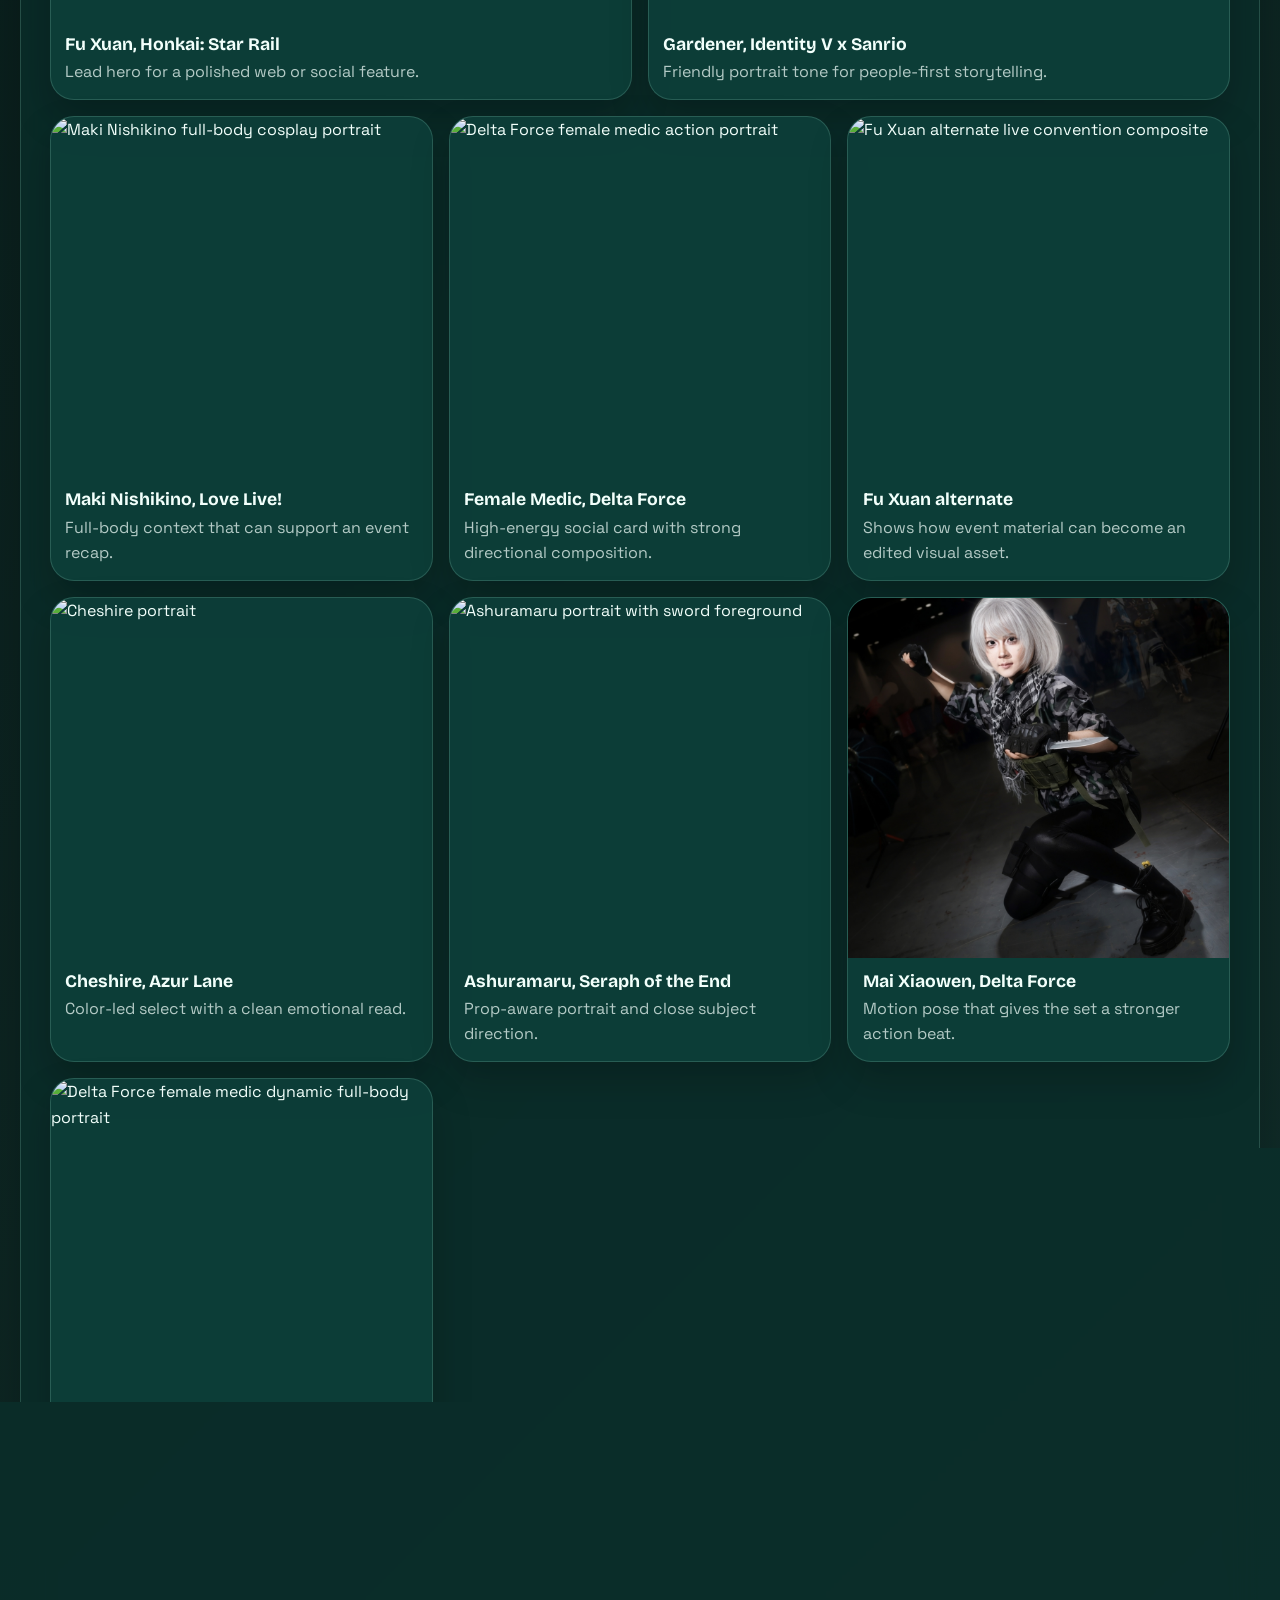
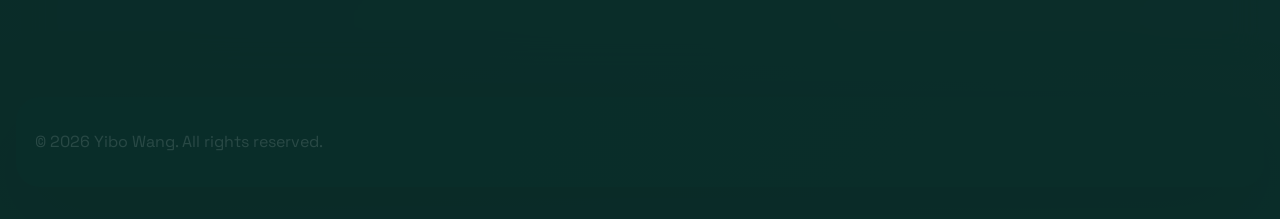
==== commit d9a8864a: "Polish portfolio copy and analytics" ====
--- a/projects/convention-portraits.html
+++ b/projects/convention-portraits.html
@@ -3,6 +3,14 @@
 <head>
     <meta charset="UTF-8">
     <meta name="viewport" content="width=device-width, initial-scale=1.0">
+    <!-- Google tag (gtag.js) -->
+    <script async src="https://www.googletagmanager.com/gtag/js?id=G-P1YFTKP2V9"></script>
+    <script>
+        window.dataLayer = window.dataLayer || [];
+        function gtag(){dataLayer.push(arguments);}
+        gtag('js', new Date());
+        gtag('config', 'G-P1YFTKP2V9');
+    </script>
     <title>Convention Content Package - Details</title>
     <link rel="stylesheet" href="../assets/css/project-style.css">
     <link rel="stylesheet" href="../assets/css/role-project.css">
@@ -20,10 +28,10 @@
         </div>
     </header>
 
-    <section class="role-project-bridge" aria-label="Role-specific project context">
+    <section class="role-project-bridge" aria-label="Portfolio project context">
         <div class="container">
             <div>
-                <p class="role-project-kicker">Innovation Co-Lab Content Creator Evidence</p>
+                <p class="role-project-kicker">Maker Content Case Study</p>
                 <p>Framed as a content package: event coverage, people direction, social-ready selects, and polished visual storytelling.</p>
             </div>
             <a class="role-home-link" href="../index.html">Back to maker content portfolio</a>
@@ -36,7 +44,7 @@
                 <div>
                     <p class="project-kicker">Event media / Social content / Portfolio storytelling</p>
                     <h1>Turning live convention portraits into reusable content.</h1>
-                    <p class="project-summary">For Co-Lab, this work demonstrates how I would capture people, tools, workshops, and student projects: fast, organized, expressive, and ready for social or web publication.</p>
+                    <p class="project-summary">This work demonstrates how I capture people, tools, workshops, and student projects: fast, organized, expressive, and ready for social or web publication.</p>
                     <div class="project-tag-row">
                         <span class="project-tag">Social carousel</span>
                         <span class="project-tag">Event recap</span>
@@ -55,11 +63,11 @@
         <section class="section">
             <div class="container convention-case-intro">
                 <article class="case-card">
-                    <h2>Why this fits Co-Lab.</h2>
+                    <h2>Why this works as event content.</h2>
                     <p>A maker space needs content that feels human, clear, and usable. The same workflow applies here: approach a subject, understand the story, make them comfortable, shoot options, choose a hierarchy, edit consistently, and turn the result into a page or post.</p>
                 </article>
                 <article class="detail-card">
-                    <h3>Possible Co-Lab outputs</h3>
+                    <h3>Possible content outputs</h3>
                     <p>Workshop recaps, student builder spotlights, event albums, Instagram carousels, web case studies, and organized media folders for future reuse.</p>
                 </article>
             </div>
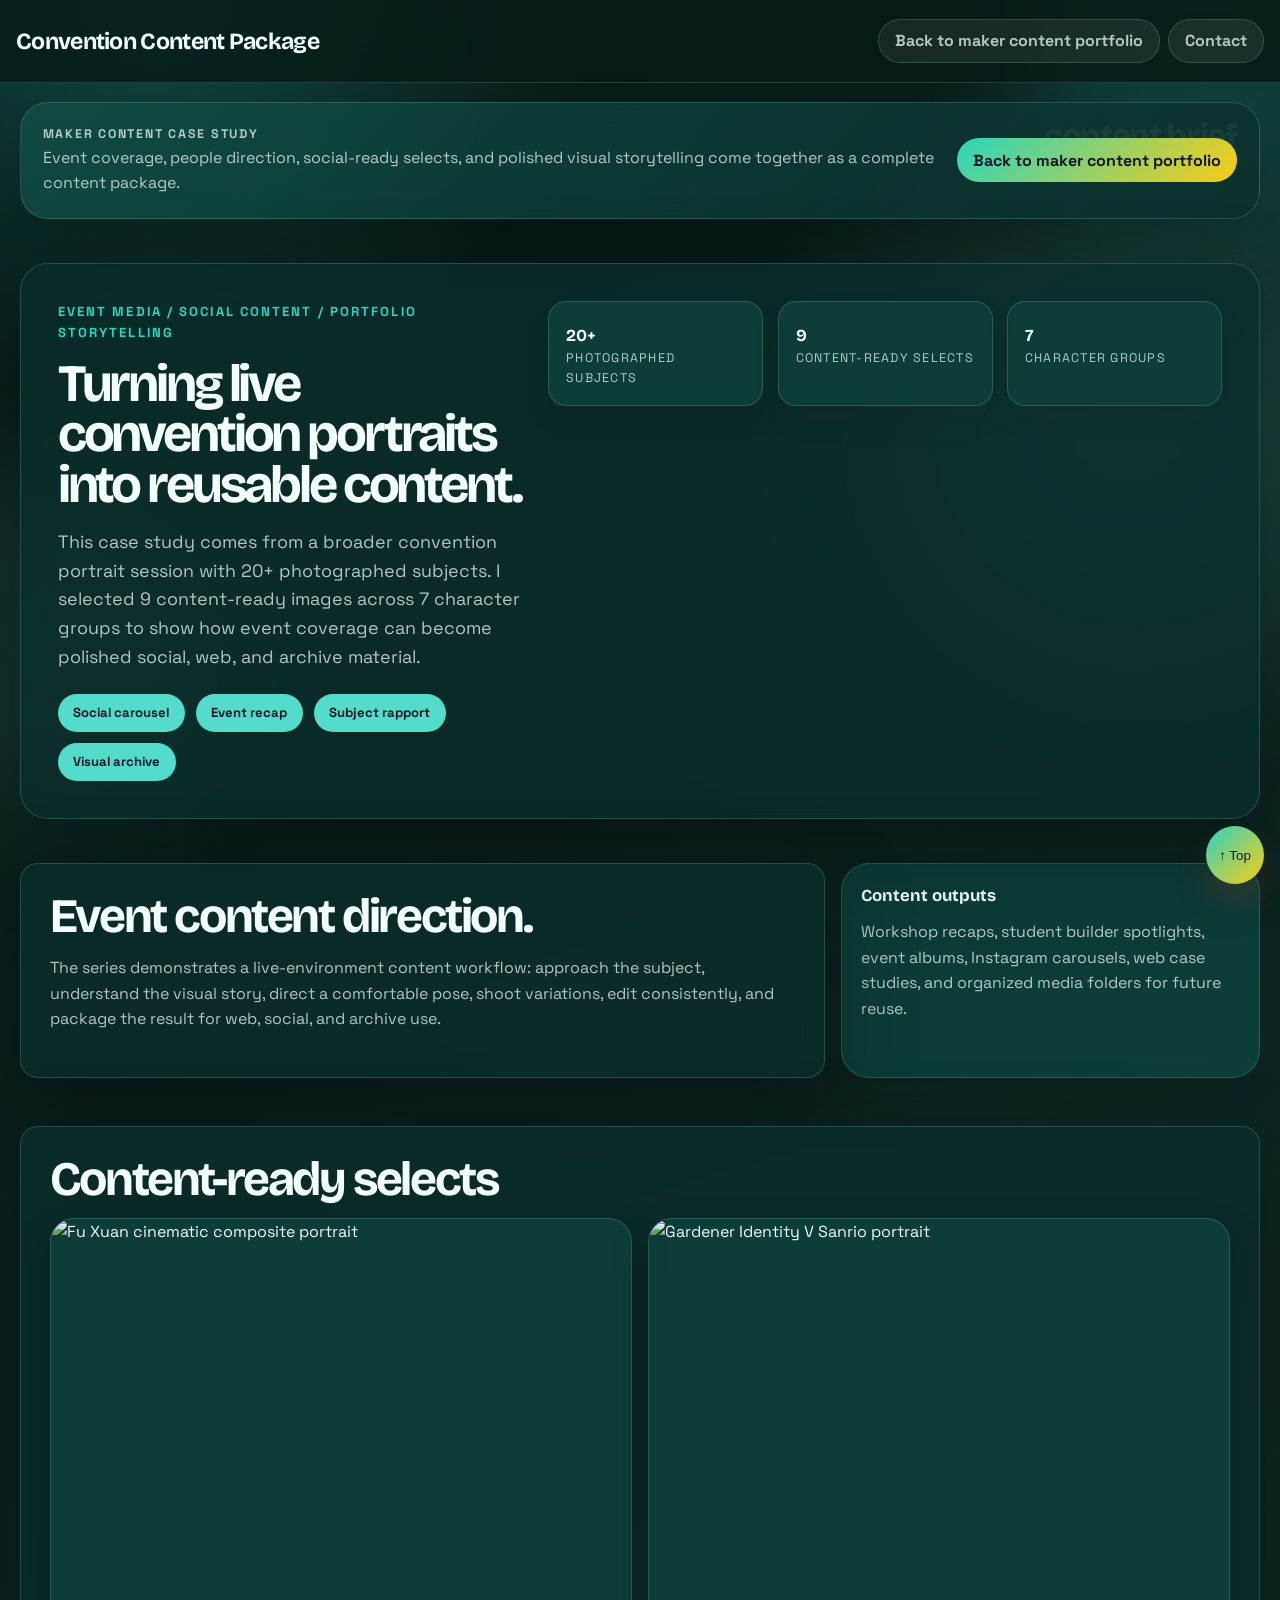
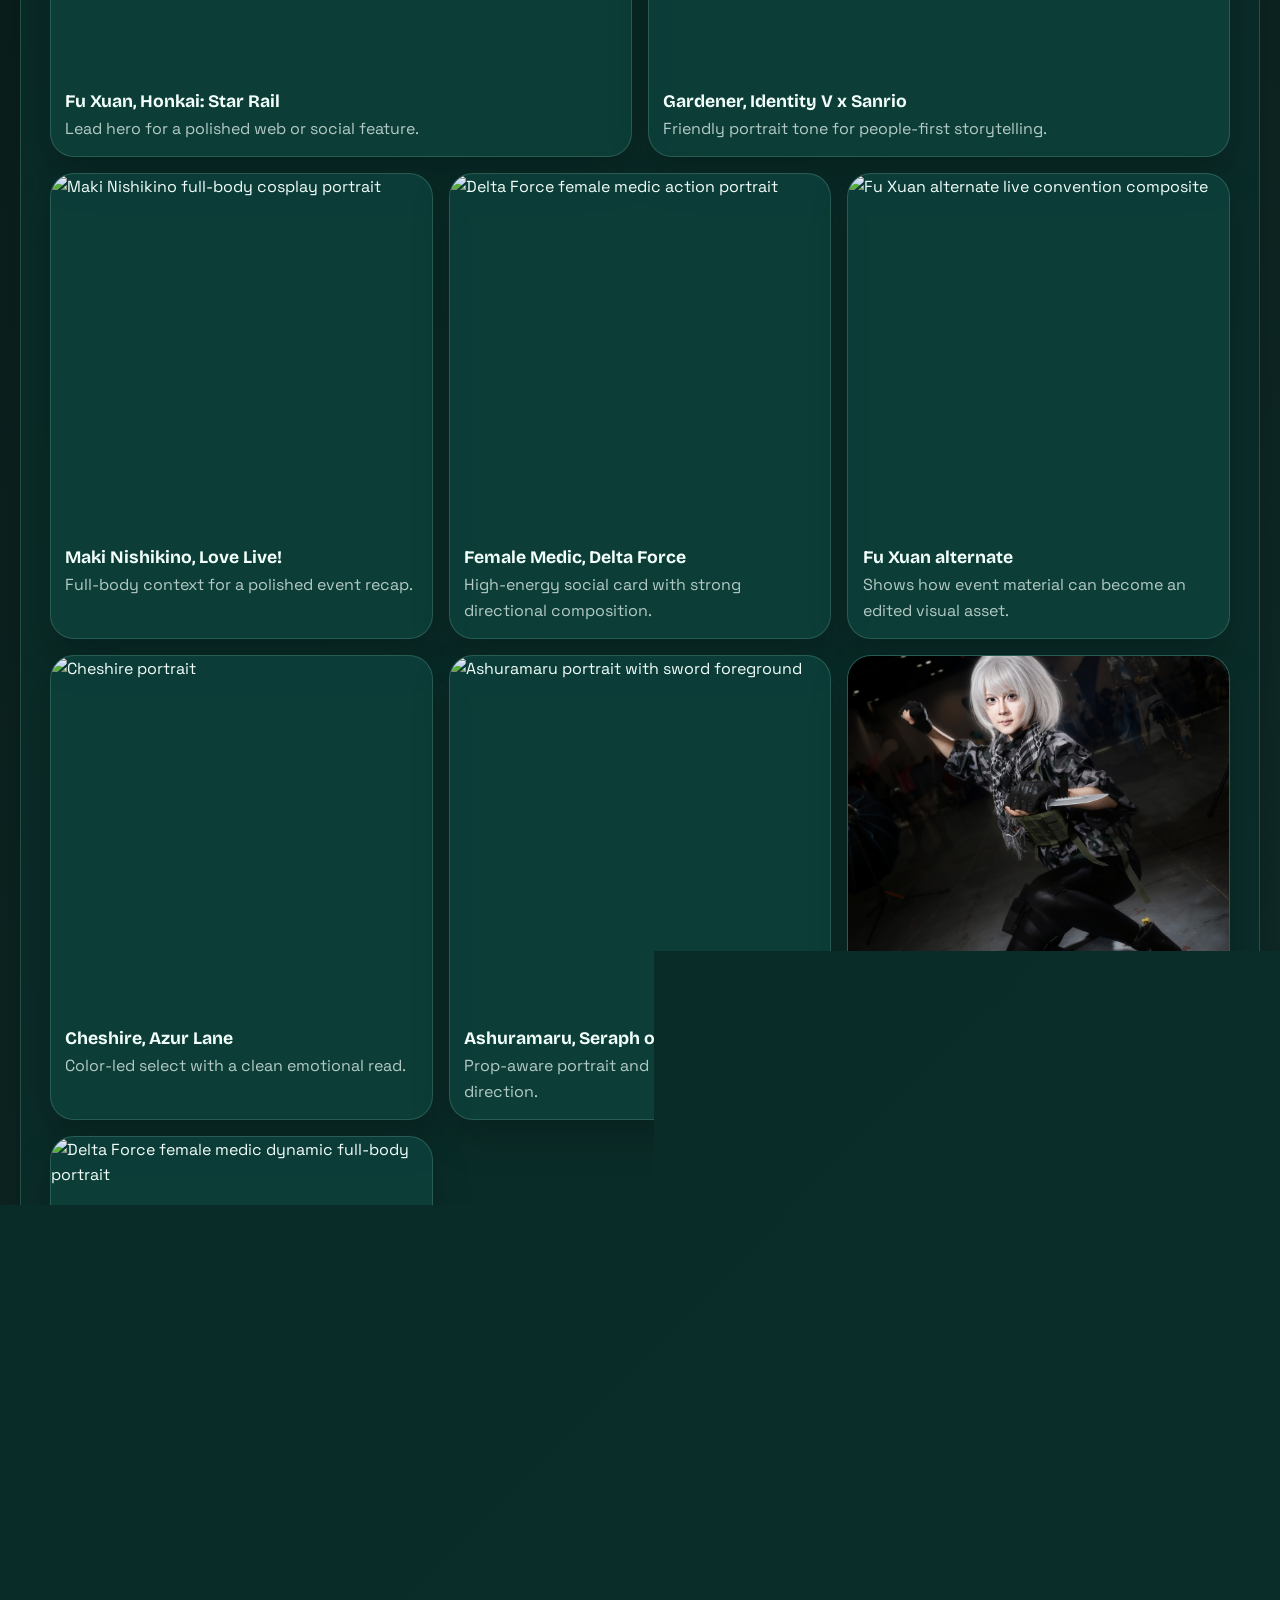
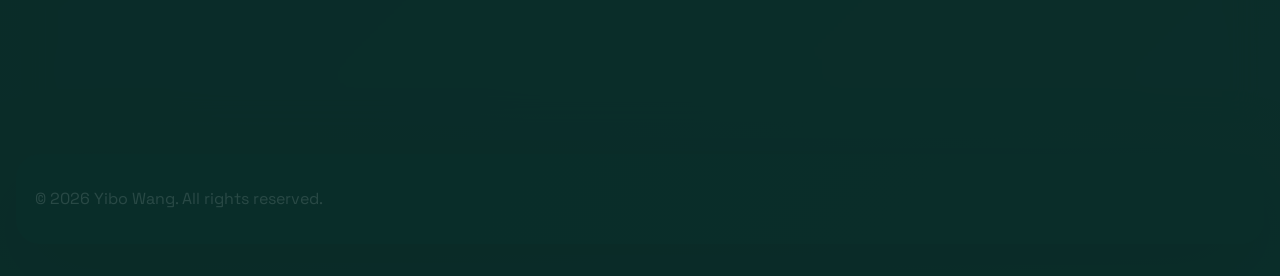
==== commit bd38905b: "Polish final portfolio copy and layout" ====
--- a/projects/convention-portraits.html
+++ b/projects/convention-portraits.html
@@ -32,7 +32,7 @@
         <div class="container">
             <div>
                 <p class="role-project-kicker">Maker Content Case Study</p>
-                <p>Framed as a content package: event coverage, people direction, social-ready selects, and polished visual storytelling.</p>
+                <p>Event coverage, people direction, social-ready selects, and polished visual storytelling come together as a complete content package.</p>
             </div>
             <a class="role-home-link" href="../index.html">Back to maker content portfolio</a>
         </div>
@@ -44,7 +44,7 @@
                 <div>
                     <p class="project-kicker">Event media / Social content / Portfolio storytelling</p>
                     <h1>Turning live convention portraits into reusable content.</h1>
-                    <p class="project-summary">This work demonstrates how I capture people, tools, workshops, and student projects: fast, organized, expressive, and ready for social or web publication.</p>
+                    <p class="project-summary">This case study comes from a broader convention portrait session with 20+ photographed subjects. I selected 9 content-ready images across 7 character groups to show how event coverage can become polished social, web, and archive material.</p>
                     <div class="project-tag-row">
                         <span class="project-tag">Social carousel</span>
                         <span class="project-tag">Event recap</span>
@@ -52,10 +52,10 @@
                         <span class="project-tag">Visual archive</span>
                     </div>
                 </div>
-                <div class="project-metric-grid">
-                    <article class="project-metric"><strong>9</strong><span>published portfolio selects</span></article>
+                <div class="project-metric-grid convention-metric-grid">
+                    <article class="project-metric"><strong>20+</strong><span>photographed subjects</span></article>
+                    <article class="project-metric"><strong>9</strong><span>content-ready selects</span></article>
                     <article class="project-metric"><strong>7</strong><span>character groups</span></article>
-                    <article class="project-metric"><strong>4</strong><span>content formats suggested</span></article>
                 </div>
             </div>
         </section>
@@ -63,11 +63,11 @@
         <section class="section">
             <div class="container convention-case-intro">
                 <article class="case-card">
-                    <h2>Why this works as event content.</h2>
-                    <p>A maker space needs content that feels human, clear, and usable. The same workflow applies here: approach a subject, understand the story, make them comfortable, shoot options, choose a hierarchy, edit consistently, and turn the result into a page or post.</p>
+                    <h2>Event content direction.</h2>
+                    <p>The series demonstrates a live-environment content workflow: approach the subject, understand the visual story, direct a comfortable pose, shoot variations, edit consistently, and package the result for web, social, and archive use.</p>
                 </article>
                 <article class="detail-card">
-                    <h3>Possible content outputs</h3>
+                    <h3>Content outputs</h3>
                     <p>Workshop recaps, student builder spotlights, event albums, Instagram carousels, web case studies, and organized media folders for future reuse.</p>
                 </article>
             </div>
@@ -79,7 +79,7 @@
                 <div class="convention-case-gallery">
                     <figure><img src="../assets/images/convention/fuxuan-hero.jpg" alt="Fu Xuan cinematic composite portrait" onclick="openModal(this)"><figcaption><strong>Fu Xuan, Honkai: Star Rail</strong><span>Lead hero for a polished web or social feature.</span></figcaption></figure>
                     <figure><img src="../assets/images/convention/gardener-sanrio.JPG" alt="Gardener Identity V Sanrio portrait" onclick="openModal(this)"><figcaption><strong>Gardener, Identity V x Sanrio</strong><span>Friendly portrait tone for people-first storytelling.</span></figcaption></figure>
-                    <figure><img src="../assets/images/convention/maki-nishikino.JPG" alt="Maki Nishikino full-body cosplay portrait" onclick="openModal(this)"><figcaption><strong>Maki Nishikino, Love Live!</strong><span>Full-body context that can support an event recap.</span></figcaption></figure>
+                    <figure><img src="../assets/images/convention/maki-nishikino.JPG" alt="Maki Nishikino full-body cosplay portrait" onclick="openModal(this)"><figcaption><strong>Maki Nishikino, Love Live!</strong><span>Full-body context for a polished event recap.</span></figcaption></figure>
                     <figure><img src="../assets/images/convention/delta-medic-close.jpg" alt="Delta Force female medic action portrait" onclick="openModal(this)"><figcaption><strong>Female Medic, Delta Force</strong><span>High-energy social card with strong directional composition.</span></figcaption></figure>
                     <figure><img src="../assets/images/convention/fuxuan-composite.png" alt="Fu Xuan alternate live convention composite" onclick="openModal(this)"><figcaption><strong>Fu Xuan alternate</strong><span>Shows how event material can become an edited visual asset.</span></figcaption></figure>
                     <figure><img src="../assets/images/convention/cheshire.jpg" alt="Cheshire portrait" onclick="openModal(this)"><figcaption><strong>Cheshire, Azur Lane</strong><span>Color-led select with a clean emotional read.</span></figcaption></figure>
--- a/assets/css/role-project.css
+++ b/assets/css/role-project.css
@@ -255,6 +255,7 @@
 .role-maker-detail .project-hero-card { grid-template-columns: minmax(0,.82fr) minmax(320px,1.18fr); border-radius: 18px; }
 .role-maker-detail .project-hero-card::before, .role-maker-detail .case-card::before { height: 0; }
 .role-maker-detail .project-metric-grid { grid-template-columns: repeat(2,minmax(0,1fr)); }
+.role-maker-detail .convention-metric-grid { grid-template-columns: repeat(3,minmax(0,1fr)); }
 .role-maker-detail .project-metric { border-radius: 18px; }
 .role-maker-detail section .container:not(header .container):not(footer .container) { max-width: 1240px; }
 .role-maker-detail .enhanced-gallery, .role-maker-detail .image-gallery { grid-template-columns: repeat(auto-fit, minmax(210px,1fr)); }
